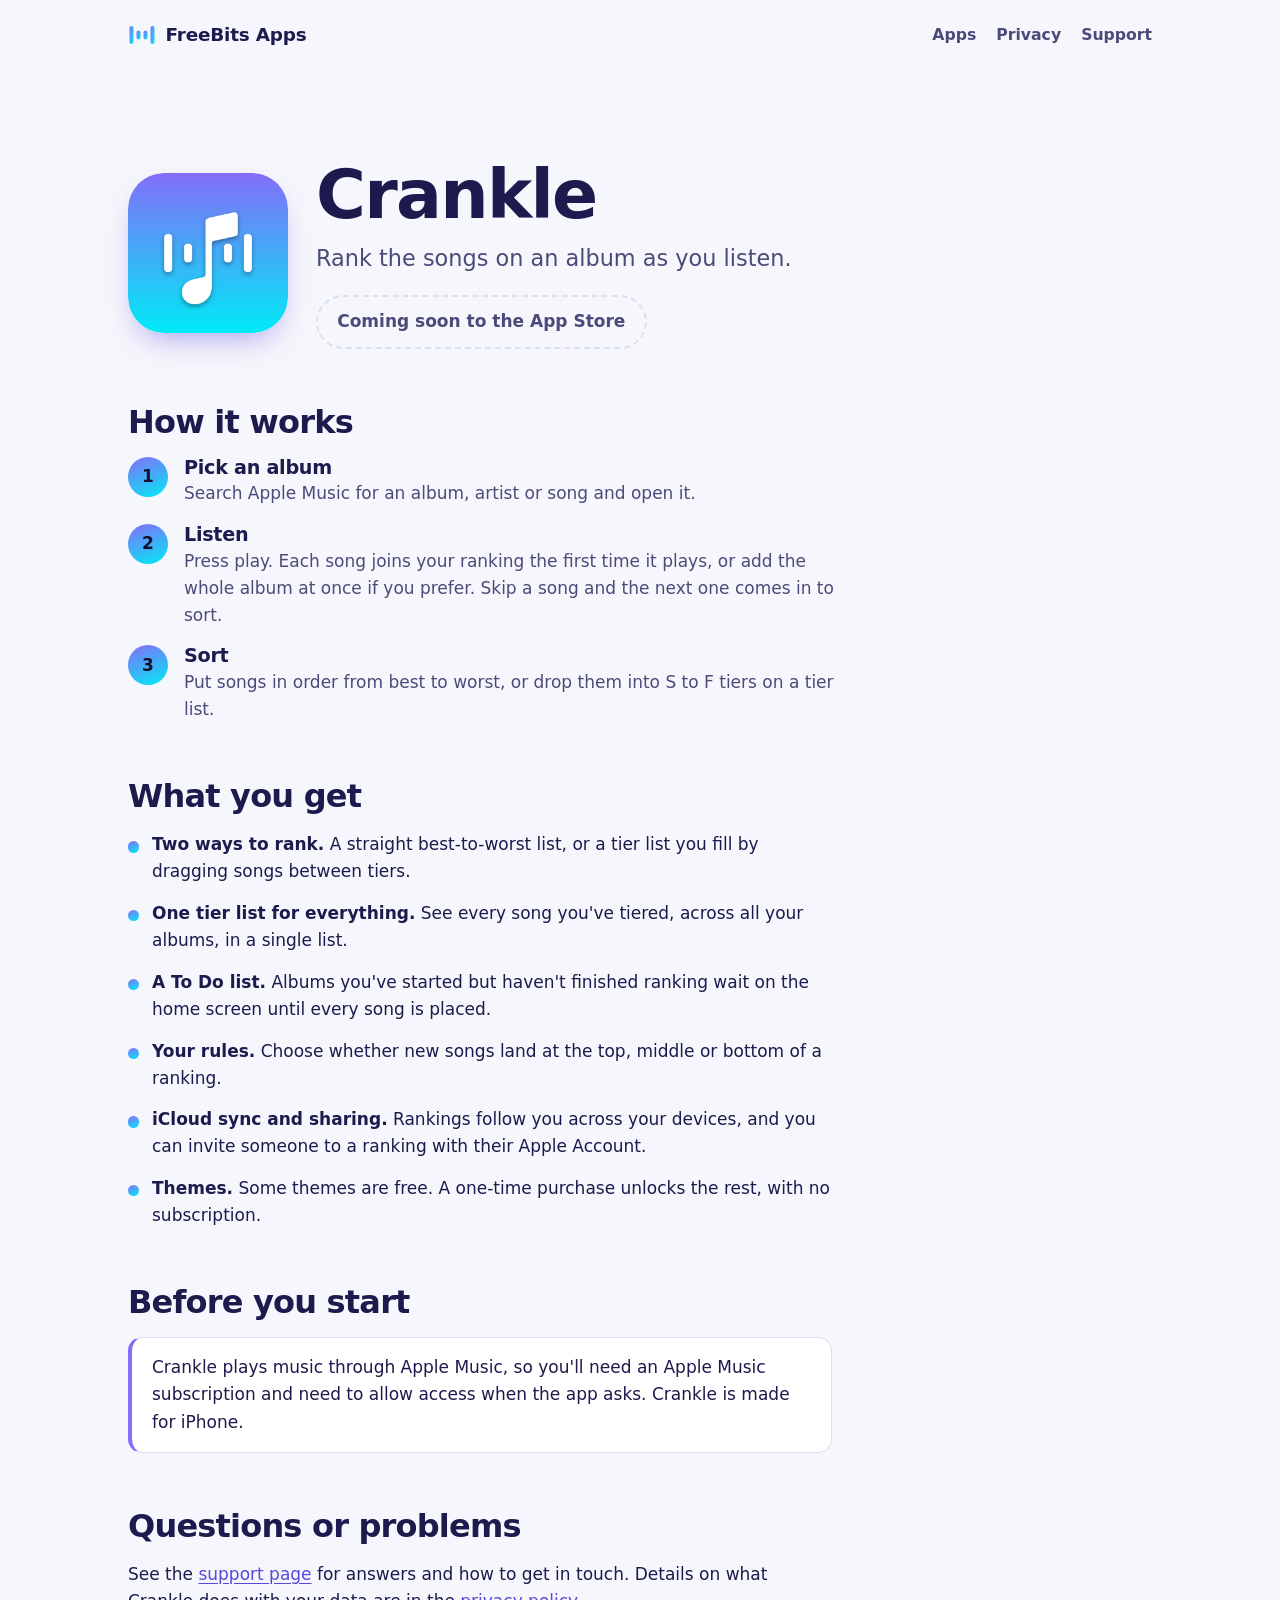
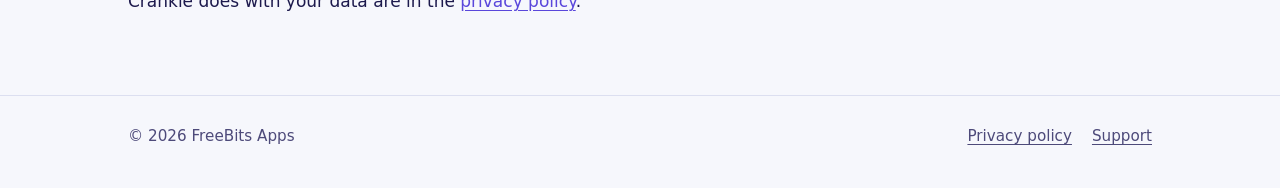
==== crankle/index.html @ a697bc9b "Add FreeBits Apps website Home page, Crankle page, privacy policy and support page.  Co-Authored-By:" ====
<!doctype html>
<html lang="en">
<head>
  <meta charset="utf-8">
  <meta name="viewport" content="width=device-width, initial-scale=1">
  <title>Crankle by FreeBits Apps</title>
  <meta name="description" content="Crankle is an iPhone app for ranking the songs on an album as you listen in Apple Music. Sort songs best to worst or into tiers, and sync with iCloud.">
  <meta name="theme-color" content="#846ef8">
  <link rel="icon" type="image/svg+xml" href="../assets/icon.svg">
  <link rel="icon" type="image/png" sizes="32x32" href="../assets/favicon-32.png">
  <link rel="apple-touch-icon" href="../assets/apple-touch-icon.png">
  <link rel="stylesheet" href="../assets/style.css">
</head>
<body>
  <header class="site-header">
    <div class="wrap">
      <a class="brand" href="../">
        <svg viewBox="0 0 27 20" aria-hidden="true"><defs><linearGradient id="bm" x1="0" y1="0" x2="1" y2="1"><stop offset="0" stop-color="#846ef8"/><stop offset="1" stop-color="#00ebf7"/></linearGradient></defs><rect x="1" y="1" width="4" height="18" rx="2" fill="url(#bm)"/><rect x="8" y="5.5" width="4" height="9" rx="2" fill="url(#bm)"/><rect x="15" y="5.5" width="4" height="9" rx="2" fill="url(#bm)"/><rect x="22" y="1" width="4" height="18" rx="2" fill="url(#bm)"/></svg>
        FreeBits Apps
      </a>
      <nav class="site-nav" aria-label="Main">
        <a href="../">Apps</a>
        <a href="../privacy/">Privacy</a>
        <a href="../support/">Support</a>
      </nav>
    </div>
  </header>

  <main>
    <div class="wrap">
      <section class="app-hero">
        <img src="../assets/icon-512.png" width="512" height="512" alt="Crankle app icon: a music note over sound bars on a purple-to-cyan gradient">
        <div>
          <h1>Crankle</h1>
          <p class="lede">Rank the songs on an album as you listen.</p>
          <!-- When Crankle is live, replace this with: <a class="cta" href="YOUR APP STORE LINK">Download on the App Store</a> -->
          <span class="cta" aria-disabled="true">Coming soon to the App Store</span>
        </div>
      </section>

      <section aria-labelledby="how-title">
        <h2 id="how-title">How it works</h2>
        <ol class="steps">
          <li>
            <div>
              <h3>Pick an album</h3>
              <p>Search Apple Music for an album, artist or song and open it.</p>
            </div>
          </li>
          <li>
            <div>
              <h3>Listen</h3>
              <p>Press play. Each song joins your ranking the first time it plays, or add the whole album at once if you prefer. Skip a song and the next one comes in to sort.</p>
            </div>
          </li>
          <li>
            <div>
              <h3>Sort</h3>
              <p>Put songs in order from best to worst, or drop them into S to F tiers on a tier list.</p>
            </div>
          </li>
        </ol>
      </section>

      <section aria-labelledby="features-title">
        <h2 id="features-title">What you get</h2>
        <ul class="features">
          <li><strong>Two ways to rank.</strong> A straight best-to-worst list, or a tier list you fill by dragging songs between tiers.</li>
          <li><strong>One tier list for everything.</strong> See every song you've tiered, across all your albums, in a single list.</li>
          <li><strong>A To Do list.</strong> Albums you've started but haven't finished ranking wait on the home screen until every song is placed.</li>
          <li><strong>Your rules.</strong> Choose whether new songs land at the top, middle or bottom of a ranking.</li>
          <li><strong>iCloud sync and sharing.</strong> Rankings follow you across your devices, and you can invite someone to a ranking with their Apple Account.</li>
          <li><strong>Themes.</strong> Some themes are free. A one-time purchase unlocks the rest, with no subscription.</li>
        </ul>
      </section>

      <section aria-labelledby="need-title">
        <h2 id="need-title">Before you start</h2>
        <div class="callout">
          <p>Crankle plays music through Apple Music, so you'll need an Apple Music subscription and need to allow access when the app asks. Crankle is made for iPhone.</p>
        </div>
      </section>

      <section aria-labelledby="help-title">
        <h2 id="help-title">Questions or problems</h2>
        <p>See the <a href="../support/">support page</a> for answers and how to get in touch. Details on what Crankle does with your data are in the <a href="../privacy/">privacy policy</a>.</p>
      </section>
    </div>
  </main>

  <footer class="site-footer">
    <div class="wrap">
      <span>&copy; 2026 FreeBits Apps</span>
      <nav aria-label="Footer">
        <a href="../privacy/">Privacy policy</a>
        <a href="../support/">Support</a>
      </nav>
    </div>
  </footer>
</body>
</html>
---- assets/style.css ----
/* FreeBits Apps — shared styles. Colors come from the Crankle icon gradient. */
:root {
  --ink: #1d1a4d;
  --ink-soft: #4d4a7a;
  --paper: #f6f7fc;
  --surface: #ffffff;
  --line: #dcdff0;
  --violet: #846ef8;
  --aqua: #00ebf7;
  --link: #5a47db;
  --link-hover: #3f2fb8;
  --focus: #5a47db;
  --radius: 14px;
  --font: ui-rounded, "SF Pro Rounded", "Nunito", system-ui, -apple-system, "Segoe UI", Roboto, sans-serif;
}

@media (prefers-color-scheme: dark) {
  :root {
    --ink: #eceaff;
    --ink-soft: #b4b0e0;
    --paper: #12102e;
    --surface: #1c1946;
    --line: #2f2b68;
    --link: #a99dff;
    --link-hover: #cbc3ff;
    --focus: #a99dff;
  }
}

*, *::before, *::after { box-sizing: border-box; }

html { -webkit-text-size-adjust: 100%; }

body {
  margin: 0;
  background: var(--paper);
  color: var(--ink);
  font-family: var(--font);
  font-size: 1.0625rem;
  line-height: 1.6;
}

img, svg { max-width: 100%; display: block; }

a { color: var(--link); text-underline-offset: 0.18em; }
a:hover { color: var(--link-hover); }
:focus-visible { outline: 3px solid var(--focus); outline-offset: 3px; border-radius: 4px; }

.wrap { width: min(100% - 2.5rem, 64rem); margin-inline: auto; }

/* Header */
.site-header { padding-block: 1.25rem; }
.site-header .wrap { display: flex; align-items: center; justify-content: space-between; gap: 1rem; flex-wrap: wrap; }
.brand { display: inline-flex; align-items: center; gap: 0.6rem; color: var(--ink); text-decoration: none; font-weight: 800; font-size: 1.15rem; letter-spacing: -0.01em; }
.brand:hover { color: var(--ink); }
.brand svg { width: 1.75rem; height: 1.25rem; }
.site-nav { display: flex; gap: 1.25rem; }
.site-nav a { color: var(--ink-soft); text-decoration: none; font-weight: 600; font-size: 0.98rem; }
.site-nav a:hover, .site-nav a[aria-current="page"] { color: var(--ink); text-decoration: underline; text-decoration-thickness: 2px; text-decoration-color: var(--violet); }

/* Type */
h1, h2, h3 { line-height: 1.12; letter-spacing: -0.025em; margin: 0; }
h1 { font-size: clamp(2.5rem, 8vw, 4.25rem); font-weight: 800; }
h2 { font-size: clamp(1.5rem, 4vw, 2rem); font-weight: 800; margin-bottom: 1rem; }
h3 { font-size: 1.2rem; font-weight: 700; letter-spacing: -0.015em; }
p { margin: 0 0 1rem; max-width: 62ch; }
.lede { font-size: clamp(1.15rem, 2.6vw, 1.4rem); line-height: 1.5; color: var(--ink-soft); max-width: 40rem; }

main { padding-bottom: 4rem; }
section { margin-top: 3.5rem; }

/* Home hero: the waveform echoes the bars in the Crankle icon */
.hero { padding-top: 2.5rem; }
.hero .lede { margin-top: 1.25rem; }
.wave {
  margin-top: 2.5rem;
  height: 120px;
  display: flex;
  align-items: center;
  gap: 6px;
  overflow: hidden;
}
.wave i {
  flex: 1 1 0;
  max-width: 8px;
  height: var(--h);
  border-radius: 999px;
  background: color-mix(in oklab, var(--violet) calc(100% - var(--t) * 1%), var(--aqua));
  transform-origin: center;
  animation: rise 0.9s cubic-bezier(0.2, 0.8, 0.2, 1) both;
  animation-delay: calc(var(--n) * 16ms);
}
@keyframes rise { from { transform: scaleY(0.06); opacity: 0.3; } }

/* App list */
.apps { list-style: none; margin: 0; padding: 0; display: grid; gap: 1rem; }
.app-row {
  display: grid;
  grid-template-columns: 5.5rem 1fr;
  gap: 1.25rem;
  align-items: center;
  padding: 1.25rem;
  background: var(--surface);
  border: 1px solid var(--line);
  border-radius: var(--radius);
}
.app-row img { width: 5.5rem; height: 5.5rem; border-radius: 1.25rem; }
.app-row h3 { margin-bottom: 0.2rem; }
.app-row h3 a { color: var(--ink); text-decoration: none; }
.app-row h3 a:hover { text-decoration: underline; text-decoration-color: var(--violet); text-decoration-thickness: 2px; }
.app-row p { margin: 0 0 0.5rem; color: var(--ink-soft); }
.app-row .status { font-size: 0.95rem; font-weight: 600; margin: 0; }
.more { margin-top: 1rem; color: var(--ink-soft); }

/* App page */
.app-hero { display: grid; grid-template-columns: auto 1fr; gap: 1.75rem; align-items: center; padding-top: 2rem; }
.app-hero img { width: clamp(6.5rem, 24vw, 10rem); height: auto; aspect-ratio: 1; border-radius: 22.5%; box-shadow: 0 14px 32px -12px rgba(90, 71, 219, 0.55); }
.app-hero h1 { font-size: clamp(2.5rem, 9vw, 4.25rem); }
.app-hero .lede { margin: 0.5rem 0 0; }
.cta {
  display: inline-block;
  margin-top: 1.25rem;
  padding: 0.7rem 1.2rem;
  border-radius: 999px;
  background: var(--ink);
  color: var(--paper);
  font-weight: 700;
  text-decoration: none;
}
.cta:hover { color: var(--paper); background: var(--link-hover); }
.cta[aria-disabled="true"] { background: transparent; color: var(--ink-soft); border: 2px dashed var(--line); cursor: default; }

.steps { list-style: none; counter-reset: step; margin: 0; padding: 0; display: grid; gap: 1rem; }
.steps li { counter-increment: step; display: grid; grid-template-columns: 2.5rem 1fr; gap: 1rem; align-items: start; }
.steps li::before {
  content: counter(step);
  display: grid;
  place-items: center;
  width: 2.5rem;
  height: 2.5rem;
  border-radius: 999px;
  background: linear-gradient(160deg, var(--violet), var(--aqua));
  color: #12102e;
  font-weight: 800;
}
.steps h3 { margin-bottom: 0.15rem; }
.steps p { margin: 0; color: var(--ink-soft); }

.features { margin: 0; padding: 0; list-style: none; display: grid; gap: 0.9rem; max-width: 44rem; }
.features li { padding-left: 1.5rem; position: relative; }
.features li::before { content: ""; position: absolute; left: 0; top: 0.6em; width: 0.7rem; height: 0.7rem; border-radius: 999px; background: linear-gradient(160deg, var(--violet), var(--aqua)); }
.features strong { font-weight: 700; }

/* Prose pages */
.prose { padding-top: 2rem; }
.prose h1 { font-size: clamp(2.2rem, 7vw, 3.25rem); }
.prose .meta { color: var(--ink-soft); margin-top: 0.75rem; }
.prose h2 { margin-top: 2.5rem; font-size: 1.5rem; }
.prose h3 { margin: 1.5rem 0 0.4rem; }
.prose ul { padding-left: 1.25rem; max-width: 62ch; }
.prose li { margin-bottom: 0.4rem; }

details { background: var(--surface); border: 1px solid var(--line); border-radius: var(--radius); padding: 0.9rem 1.1rem; margin-bottom: 0.75rem; max-width: 44rem; }
summary { cursor: pointer; font-weight: 700; }
details[open] summary { margin-bottom: 0.6rem; }
details p { margin-bottom: 0.5rem; color: var(--ink-soft); }

.callout { background: var(--surface); border: 1px solid var(--line); border-left: 4px solid var(--violet); border-radius: var(--radius); padding: 1rem 1.25rem; max-width: 44rem; }
.callout p { margin: 0; }

/* Footer */
.site-footer { border-top: 1px solid var(--line); padding-block: 1.75rem 2.5rem; color: var(--ink-soft); font-size: 0.95rem; }
.site-footer .wrap { display: flex; flex-wrap: wrap; gap: 0.75rem 1.5rem; justify-content: space-between; }
.site-footer nav { display: flex; gap: 1.25rem; }
.site-footer a { color: var(--ink-soft); }
.site-footer a:hover { color: var(--ink); }

@media (max-width: 34rem) {
  .app-row { grid-template-columns: 4rem 1fr; gap: 1rem; padding: 1rem; }
  .app-row img { width: 4rem; height: 4rem; border-radius: 0.95rem; }
  .app-hero { grid-template-columns: 1fr; gap: 1.25rem; }
  .wave { height: 96px; gap: 5px; }
  .wave i:nth-child(even) { display: none; }
}

@media (prefers-reduced-motion: reduce) {
  .wave i { animation: none; }
}
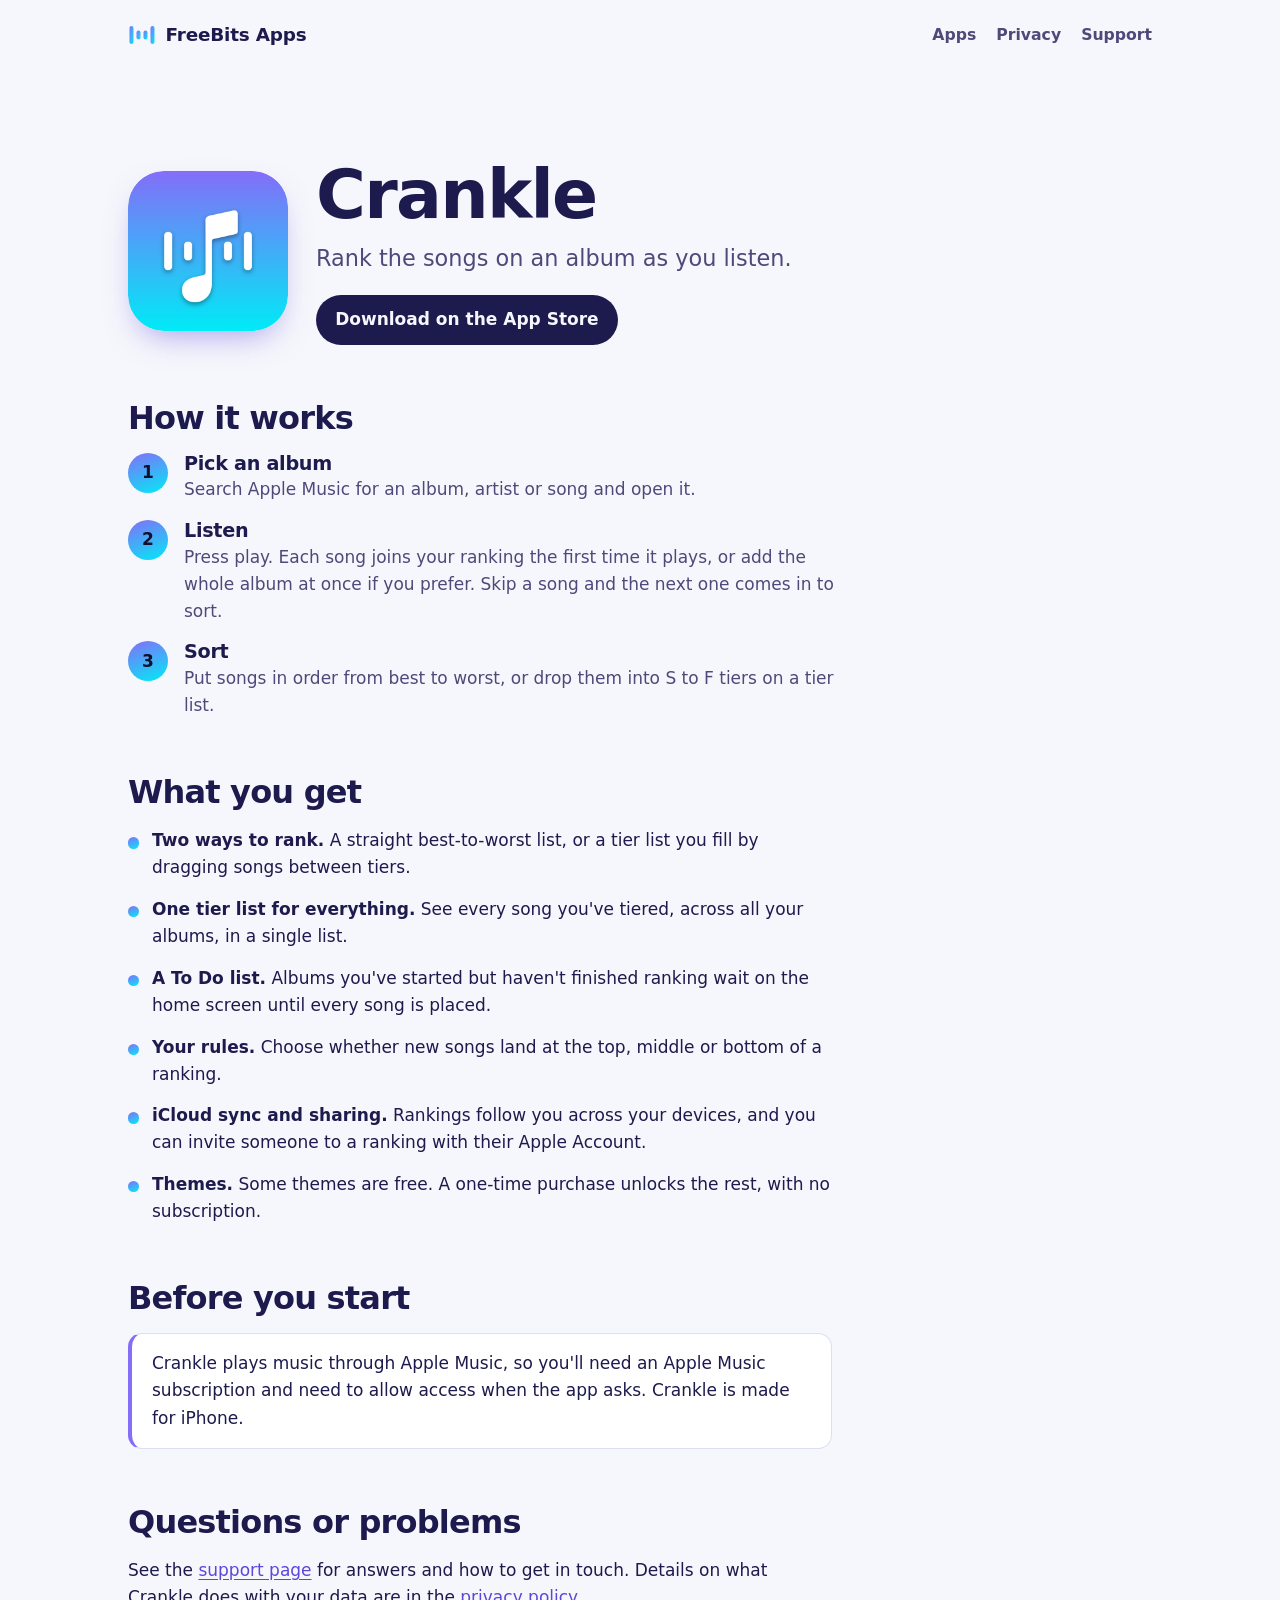
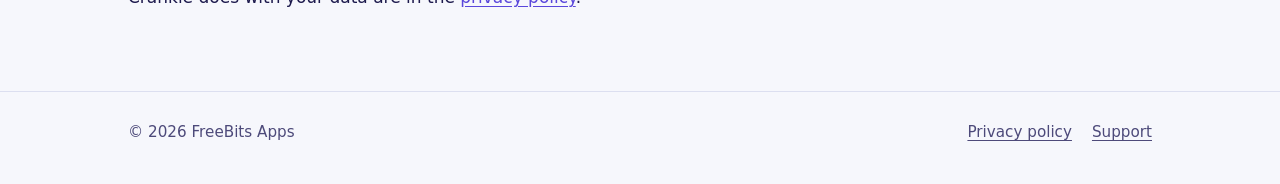
==== commit bfab68c2: "Add PokeParty page, link Crankle to the App Store - New /pokeparty/ page with features, screenshots " ====
--- a/crankle/index.html
+++ b/crankle/index.html
@@ -33,8 +33,7 @@
         <div>
           <h1>Crankle</h1>
           <p class="lede">Rank the songs on an album as you listen.</p>
-          <!-- When Crankle is live, replace this with: <a class="cta" href="YOUR APP STORE LINK">Download on the App Store</a> -->
-          <span class="cta" aria-disabled="true">Coming soon to the App Store</span>
+          <a class="cta" href="https://apps.apple.com/us/app/crankle-album-ranker/id6823645500">Download on the App Store</a>
         </div>
       </section>
 
--- a/assets/style.css
+++ b/assets/style.css
@@ -186,3 +186,11 @@
 @media (prefers-reduced-motion: reduce) {
   .wave i { animation: none; }
 }
+
+/* Screenshot gallery */
+.shots { list-style: none; margin: 0; padding: 0; display: grid; gap: 1.5rem; }
+.shots figure { margin: 0; }
+.shots img { display: block; width: 100%; height: auto; border-radius: var(--radius); border: 1px solid var(--line); box-shadow: 0 14px 32px -16px rgba(90, 71, 219, 0.45); }
+.shots figcaption { margin-top: 0.6rem; color: var(--ink-soft); font-size: 0.95rem; }
+.shots figcaption strong { color: var(--ink); }
+.shots .shot-ipad { max-width: 32rem; }
